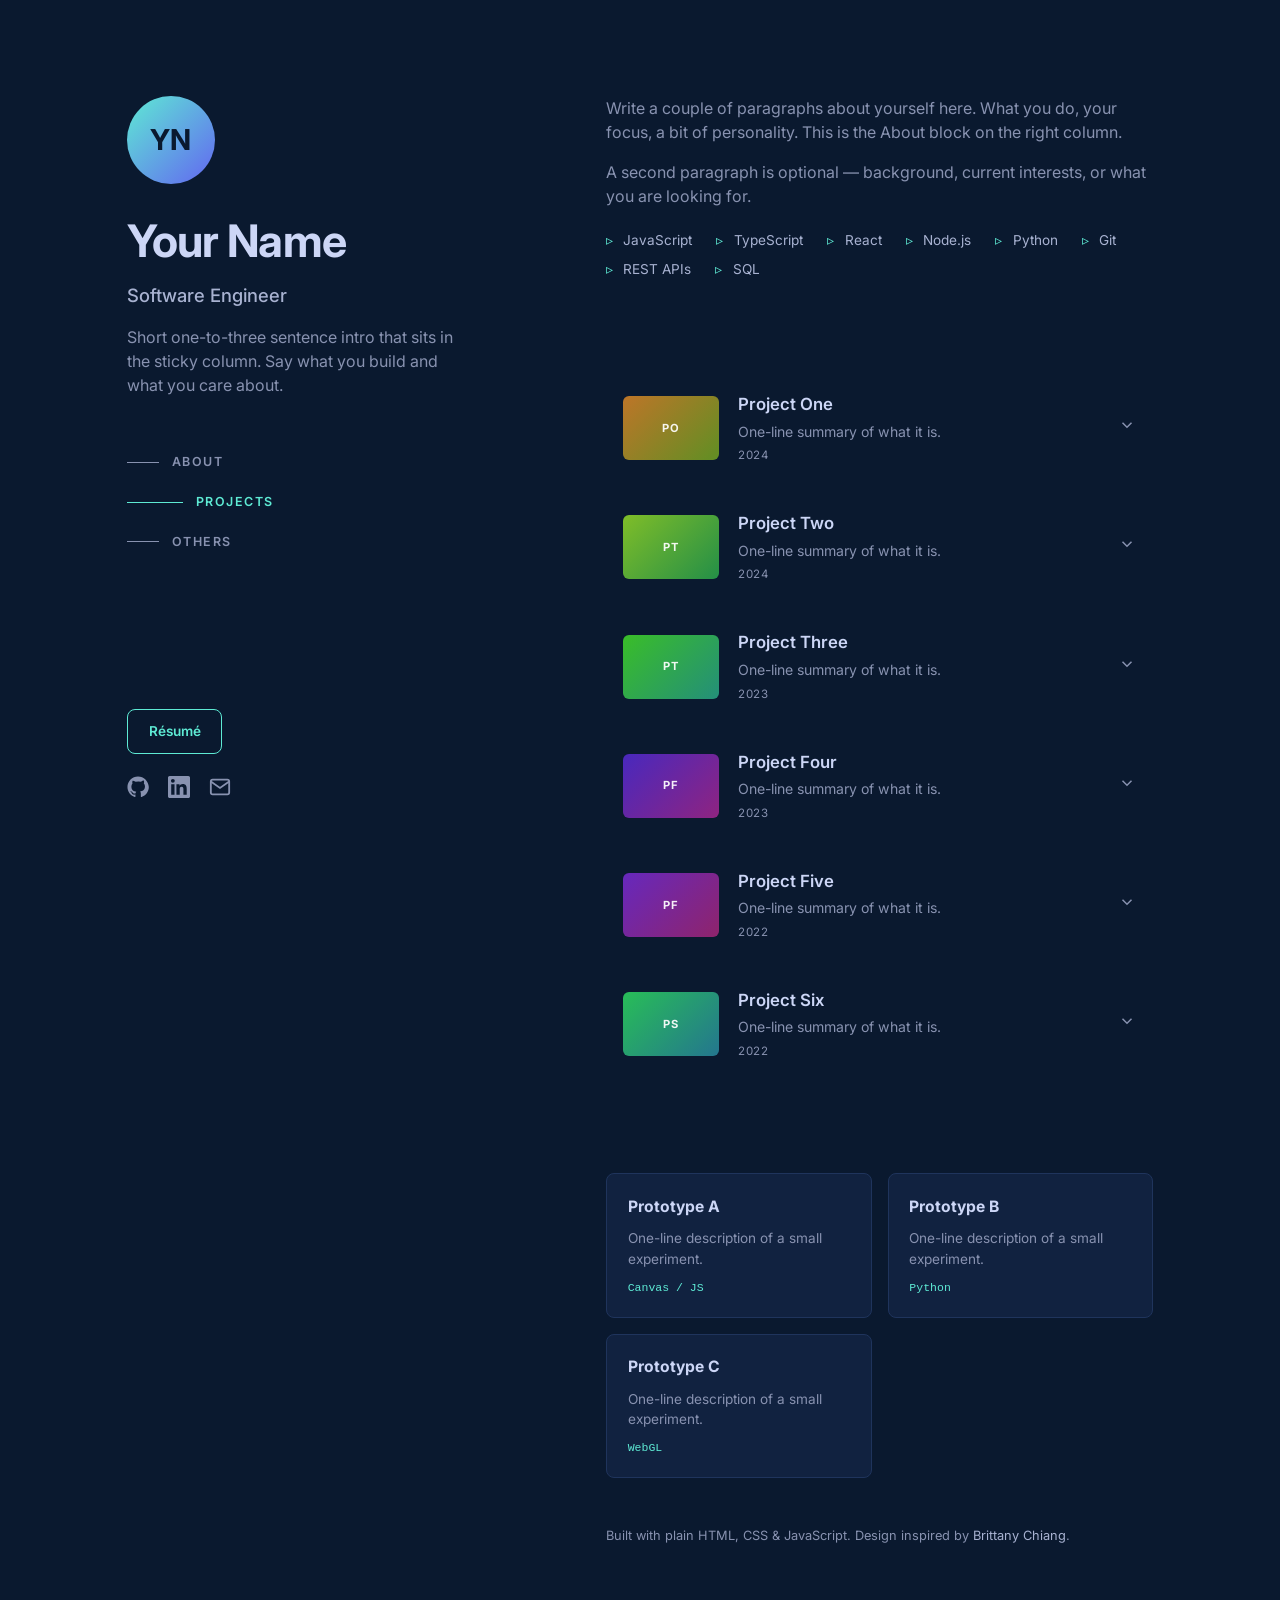
==== index.html @ c17f3b05 "Add placeholder page" ====
<!DOCTYPE html>
<html lang="en">
<head>
  <meta charset="UTF-8" />
  <meta name="viewport" content="width=device-width, initial-scale=1.0" />
  <meta name="description" content="Portfolio of thuannhanACM — selected projects and prototypes." />
  <title>thuannhanACM — Portfolio</title>
  <link rel="preconnect" href="https://fonts.googleapis.com" />
  <link rel="preconnect" href="https://fonts.gstatic.com" crossorigin />
  <link href="https://fonts.googleapis.com/css2?family=Inter:wght@400;500;600;700&display=swap" rel="stylesheet" />
  <link rel="stylesheet" href="styles.css" />
</head>
<body>
  <a class="skip-link" href="#content">Skip to content</a>

  <div class="layout">
    <!-- LEFT: sticky intro -->
    <header class="intro">
      <div class="intro-top">
        <div class="avatar" id="avatar"></div>
        <h1 class="name" id="name"></h1>
        <p class="headline" id="headline"></p>
        <p class="bio" id="bio"></p>

        <nav class="nav" aria-label="Section navigation">
          <ul id="nav-list"></ul>
        </nav>
      </div>

      <div class="intro-bottom">
        <a class="cv-btn" id="cv-btn" href="#" target="_blank" rel="noreferrer">Résumé</a>
        <ul class="socials" id="socials" aria-label="Social links"></ul>
      </div>
    </header>

    <!-- RIGHT: scrolling content -->
    <main id="content" class="content">
      <section id="about" class="section" aria-label="About">
        <h2 class="section-title mobile-only">About</h2>
        <div class="about-body" id="about-body"></div>
        <ul class="skills" id="skills"></ul>
      </section>

      <section id="projects" class="section" aria-label="Projects">
        <h2 class="section-title mobile-only">Projects</h2>
        <div id="projects-list"></div>
      </section>

      <section id="others" class="section" aria-label="Others">
        <h2 class="section-title mobile-only">Others</h2>
        <div class="others-grid" id="others-grid"></div>
      </section>

      <footer class="site-footer">
        <p id="footer-text"></p>
      </footer>
    </main>
  </div>

  <noscript>
    <p style="padding:2rem;color:#ccd6f6;background:#0a192f;">
      This portfolio renders its content with JavaScript. Please enable JavaScript to view it.
    </p>
  </noscript>

  <script src="script.js"></script>
</body>
</html>
---- styles.css ----
/* =========================================================
   Theme tokens  — change --accent to reskin the whole site
   ========================================================= */
:root {
  --bg:         #0a192f;   /* navy background            */
  --bg-soft:    #112240;   /* raised surfaces (cards)    */
  --bg-hover:   #172d4d;   /* card hover                 */
  --slate:      #8892b0;   /* body text                  */
  --slate-light:#a8b2d1;   /* secondary headings         */
  --lightest:   #ccd6f6;   /* primary headings           */
  --white:      #e6f1ff;
  --accent:     #5eead4;   /* teal-cyan accent           */
  --accent-tint:rgba(94, 234, 212, 0.10);

  --font: 'Inter', -apple-system, BlinkMacSystemFont, 'Segoe UI', Roboto, sans-serif;
  --radius: 8px;
  --maxw: 1180px;
  --ease: cubic-bezier(0.3, 0, 0.2, 1);
}

* { box-sizing: border-box; margin: 0; padding: 0; }

html { scroll-behavior: smooth; }

body {
  background: var(--bg);
  color: var(--slate);
  font-family: var(--font);
  font-size: 16px;
  line-height: 1.5;
  -webkit-font-smoothing: antialiased;
}

a { color: var(--accent); text-decoration: none; }

.skip-link {
  position: absolute;
  left: -999px;
  top: 0;
  background: var(--accent);
  color: var(--bg);
  padding: 0.6rem 1rem;
  border-radius: 0 0 var(--radius) 0;
  z-index: 100;
}
.skip-link:focus { left: 0; }

/* ---------------- Layout ---------------- */
.layout {
  max-width: var(--maxw);
  margin: 0 auto;
  padding: 0 6vw;
  display: grid;
  grid-template-columns: minmax(0, 42%) minmax(0, 58%);
  gap: 3rem;
}

/* LEFT — sticky intro */
.intro {
  position: sticky;
  top: 0;
  height: 100vh;
  max-height: 100vh;
  padding: 6rem 0;
  display: flex;
  flex-direction: column;
  justify-content: space-between;
}

.avatar {
  width: 88px;
  height: 88px;
  border-radius: 50%;
  margin-bottom: 1.5rem;
  background: linear-gradient(135deg, var(--accent), #6366f1);
  display: flex;
  align-items: center;
  justify-content: center;
  font-weight: 700;
  font-size: 1.8rem;
  color: var(--bg);
  overflow: hidden;
}
.avatar img { width: 100%; height: 100%; object-fit: cover; }

.name {
  font-size: clamp(2rem, 5vw, 2.8rem);
  color: var(--lightest);
  font-weight: 700;
  letter-spacing: -0.02em;
}

.headline {
  font-size: 1.15rem;
  color: var(--slate-light);
  font-weight: 500;
  margin-top: 0.4rem;
}

.bio {
  margin-top: 1rem;
  max-width: 34ch;
  color: var(--slate);
}

/* nav */
.nav { margin-top: 3rem; }
.nav ul { list-style: none; }
.nav li { margin-bottom: 0.4rem; }
.nav a {
  display: inline-flex;
  align-items: center;
  gap: 0.8rem;
  color: var(--slate);
  font-size: 0.78rem;
  font-weight: 600;
  letter-spacing: 0.12em;
  text-transform: uppercase;
  padding: 0.4rem 0;
  transition: color 0.2s var(--ease);
}
.nav a .line {
  display: inline-block;
  height: 1px;
  width: 2rem;
  background: var(--slate);
  transition: width 0.2s var(--ease), background 0.2s var(--ease);
}
.nav a:hover, .nav a:focus-visible,
.nav a.active { color: var(--lightest); }
.nav a:hover .line, .nav a.active .line {
  width: 3.5rem;
  background: var(--lightest);
}
.nav a.active .line { background: var(--accent); }
.nav a.active { color: var(--accent); }

/* intro bottom */
.intro-bottom { display: flex; flex-direction: column; gap: 1.4rem; }
.cv-btn {
  align-self: flex-start;
  border: 1px solid var(--accent);
  color: var(--accent);
  padding: 0.7rem 1.3rem;
  border-radius: var(--radius);
  font-size: 0.85rem;
  font-weight: 600;
  transition: background 0.2s var(--ease);
}
.cv-btn:hover { background: var(--accent-tint); }

.socials { list-style: none; display: flex; gap: 1.2rem; }
.socials a {
  color: var(--slate);
  transition: color 0.2s var(--ease), transform 0.2s var(--ease);
  display: inline-block;
}
.socials a:hover { color: var(--accent); transform: translateY(-3px); }
.socials svg { width: 22px; height: 22px; }

/* RIGHT — content */
.content { padding: 6rem 0; }
.section { margin-bottom: 6rem; scroll-margin-top: 2rem; }
.section:last-of-type { margin-bottom: 3rem; }

.section-title {
  font-size: 1.1rem;
  color: var(--lightest);
  margin-bottom: 1.5rem;
  font-weight: 700;
}
.mobile-only { display: none; }

.about-body p { margin-bottom: 1rem; max-width: 60ch; }
.about-body a { color: var(--lightest); border-bottom: 1px solid var(--accent); }

.skills {
  list-style: none;
  display: flex;
  flex-wrap: wrap;
  gap: 0.5rem 1.5rem;
  margin-top: 1.4rem;
  max-width: 55ch;
}
.skills li {
  position: relative;
  padding-left: 1.1rem;
  font-size: 0.85rem;
  color: var(--slate-light);
}
.skills li::before {
  content: '▹';
  position: absolute;
  left: 0;
  color: var(--accent);
}

/* ---------------- Project (foldable) ---------------- */
.project {
  border: 1px solid transparent;
  border-radius: var(--radius);
  margin-bottom: 0.8rem;
  background: transparent;
  transition: background 0.2s var(--ease), border-color 0.2s var(--ease);
}
.project[open], .project:hover { background: var(--bg-soft); border-color: #1f345c; }

.project summary {
  list-style: none;
  cursor: pointer;
  display: grid;
  grid-template-columns: 96px 1fr auto;
  gap: 1.2rem;
  align-items: center;
  padding: 1rem;
}
.project summary::-webkit-details-marker { display: none; }

.thumb {
  width: 96px;
  height: 64px;
  border-radius: 6px;
  overflow: hidden;
  display: flex;
  align-items: center;
  justify-content: center;
  font-weight: 700;
  font-size: 0.7rem;
  letter-spacing: 0.08em;
  color: rgba(255,255,255,0.92);
  text-align: center;
  padding: 4px;
}
.thumb img { width: 100%; height: 100%; object-fit: cover; }

.project-head h3 {
  color: var(--lightest);
  font-size: 1.05rem;
  font-weight: 600;
}
.project-head .tagline { font-size: 0.88rem; color: var(--slate); margin-top: 0.2rem; }
.project-head .period { font-size: 0.72rem; color: var(--slate); margin-top: 0.35rem; letter-spacing: 0.05em; }

.chevron {
  color: var(--slate);
  transition: transform 0.25s var(--ease), color 0.2s var(--ease);
  width: 18px; height: 18px;
}
.project[open] .chevron { transform: rotate(180deg); color: var(--accent); }
.project:hover .chevron { color: var(--accent); }

.project-body {
  padding: 0 1rem 1.3rem calc(96px + 1.2rem + 1rem);
  animation: reveal 0.3s var(--ease);
}
@keyframes reveal { from { opacity: 0; transform: translateY(-6px); } to { opacity: 1; transform: none; } }

.project-body .desc { color: var(--slate-light); max-width: 60ch; }
.project-body .role { color: var(--slate); font-size: 0.85rem; margin-top: 0.6rem; }
.project-body .role strong { color: var(--lightest); }

.project-body ul.highlights { list-style: none; margin: 0.9rem 0; }
.project-body ul.highlights li {
  position: relative;
  padding-left: 1.3rem;
  margin-bottom: 0.4rem;
  font-size: 0.9rem;
}
.project-body ul.highlights li::before {
  content: '▹';
  position: absolute; left: 0;
  color: var(--accent);
}

.tags { list-style: none; display: flex; flex-wrap: wrap; gap: 0.5rem; margin: 0.9rem 0; }
.tags li {
  font-size: 0.72rem;
  color: var(--accent);
  background: var(--accent-tint);
  padding: 0.25rem 0.7rem;
  border-radius: 999px;
  font-weight: 500;
}

.project-links { display: flex; gap: 1.2rem; margin-top: 0.4rem; }
.project-links a {
  display: inline-flex; align-items: center; gap: 0.4rem;
  font-size: 0.8rem; color: var(--lightest); font-weight: 500;
}
.project-links a:hover { color: var(--accent); }
.project-links svg { width: 16px; height: 16px; }

/* ---------------- Others (prototype grid) ---------------- */
.others-grid {
  display: grid;
  grid-template-columns: repeat(auto-fill, minmax(220px, 1fr));
  gap: 1rem;
}
.proto-card {
  background: var(--bg-soft);
  border: 1px solid #1f345c;
  border-radius: var(--radius);
  padding: 1.3rem;
  display: flex;
  flex-direction: column;
  gap: 0.6rem;
  transition: transform 0.2s var(--ease), border-color 0.2s var(--ease);
}
.proto-card:hover { transform: translateY(-4px); border-color: var(--accent); }
.proto-card .proto-top { display: flex; justify-content: space-between; align-items: center; }
.proto-card h4 { color: var(--lightest); font-size: 0.98rem; }
.proto-card .proto-desc { font-size: 0.85rem; color: var(--slate); flex: 1; }
.proto-card .proto-tags { font-size: 0.72rem; color: var(--accent); font-family: monospace; }
.proto-card a.proto-link { color: var(--slate); }
.proto-card a.proto-link:hover { color: var(--accent); }
.proto-card a.proto-link svg { width: 20px; height: 20px; }

/* footer */
.site-footer { font-size: 0.8rem; color: var(--slate); }
.site-footer a { color: var(--slate-light); }

/* ---------------- Responsive ---------------- */
@media (max-width: 900px) {
  .layout { grid-template-columns: 1fr; gap: 0; padding: 0 6vw; }
  .intro {
    position: static;
    height: auto;
    max-height: none;
    padding: 5rem 0 2rem;
  }
  .nav { display: none; }            /* nav only useful with sticky column */
  .content { padding: 1rem 0 4rem; }
  .mobile-only { display: block; }
  .section { margin-bottom: 4rem; }
}

@media (max-width: 520px) {
  .project summary { grid-template-columns: 64px 1fr auto; gap: 0.8rem; }
  .thumb { width: 64px; height: 48px; }
  .project-body { padding-left: 1rem; }
}

@media (prefers-reduced-motion: reduce) {
  html { scroll-behavior: auto; }
  * { animation: none !important; transition: none !important; }
}
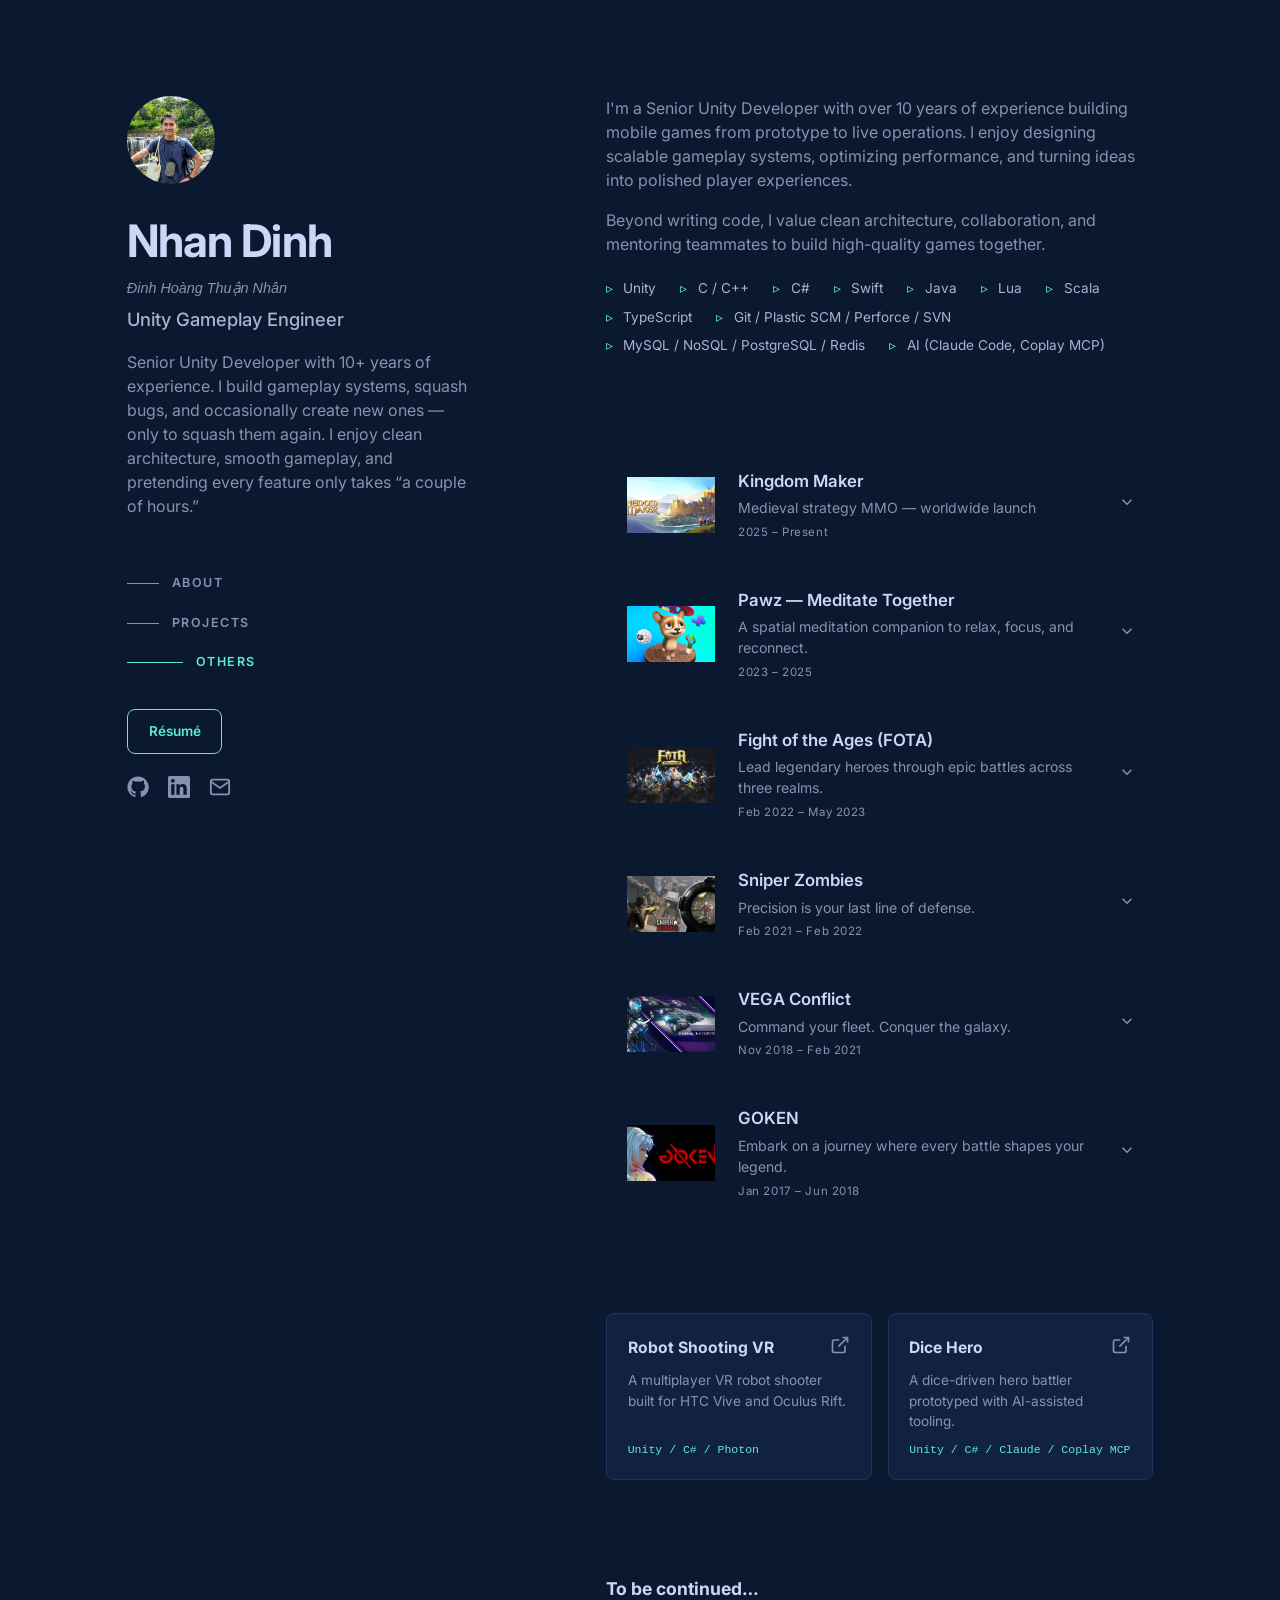
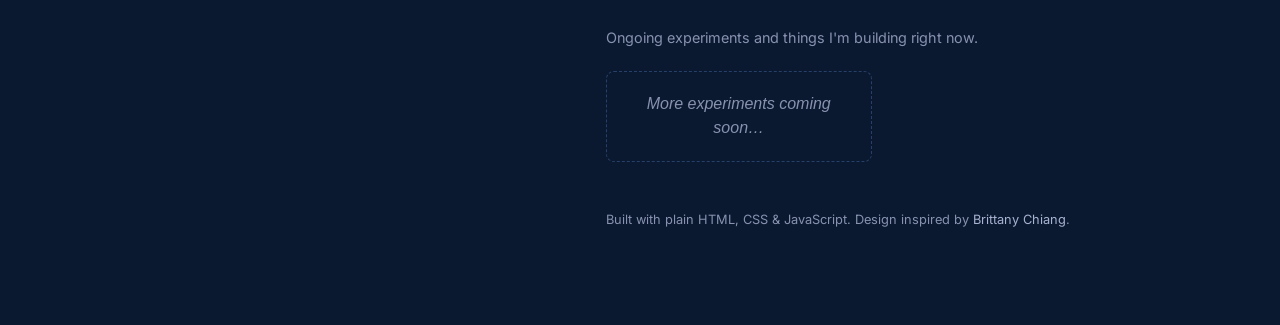
==== commit 4188b641: "Add Prorotype sections" ====
--- a/index.html
+++ b/index.html
@@ -51,6 +51,12 @@
         <div class="others-grid" id="others-grid"></div>
       </section>
 
+      <section id="wip" class="section" aria-label="To be continued">
+        <h2 class="section-title">To be continued&hellip;</h2>
+        <p class="wip-note">Ongoing experiments and things I'm building right now.</p>
+        <div class="others-grid" id="wip-grid"></div>
+      </section>
+
       <footer class="site-footer">
         <p id="footer-text"></p>
       </footer>
--- a/styles.css
+++ b/styles.css
@@ -90,6 +90,13 @@
   letter-spacing: -0.02em;
 }
 
+.fullname {
+  font-size: 0.9rem;
+  color: var(--slate);
+  margin-top: 0.2rem;
+  font-style: italic;
+}
+
 .headline {
   font-size: 1.15rem;
   color: var(--slate-light);
@@ -282,6 +289,24 @@
   font-weight: 500;
 }
 
+.gallery {
+  display: flex;
+  flex-wrap: wrap;
+  gap: 0.6rem;
+  margin: 0.4rem 0 0.9rem;
+}
+.gallery a {
+  display: block;
+  width: 140px;
+  height: 88px;
+  border-radius: 6px;
+  overflow: hidden;
+  border: 1px solid #1f345c;
+  transition: transform 0.2s var(--ease), border-color 0.2s var(--ease);
+}
+.gallery a:hover { transform: translateY(-3px); border-color: var(--accent); }
+.gallery img { width: 100%; height: 100%; object-fit: cover; }
+
 .project-links { display: flex; gap: 1.2rem; margin-top: 0.4rem; }
 .project-links a {
   display: inline-flex; align-items: center; gap: 0.4rem;
@@ -314,6 +339,20 @@
 .proto-card a.proto-link { color: var(--slate); }
 .proto-card a.proto-link:hover { color: var(--accent); }
 .proto-card a.proto-link svg { width: 20px; height: 20px; }
+
+.wip-note { font-size: 0.9rem; color: var(--slate); margin-bottom: 1.4rem; }
+.proto-card.placeholder {
+  border-style: dashed;
+  border-color: #274069;
+  background: transparent;
+  align-items: center;
+  justify-content: center;
+  text-align: center;
+  color: var(--slate);
+  font-style: italic;
+  min-height: 88px;
+}
+.proto-card.placeholder:hover { transform: none; border-color: var(--accent); }
 
 /* footer */
 .site-footer { font-size: 0.8rem; color: var(--slate); }
